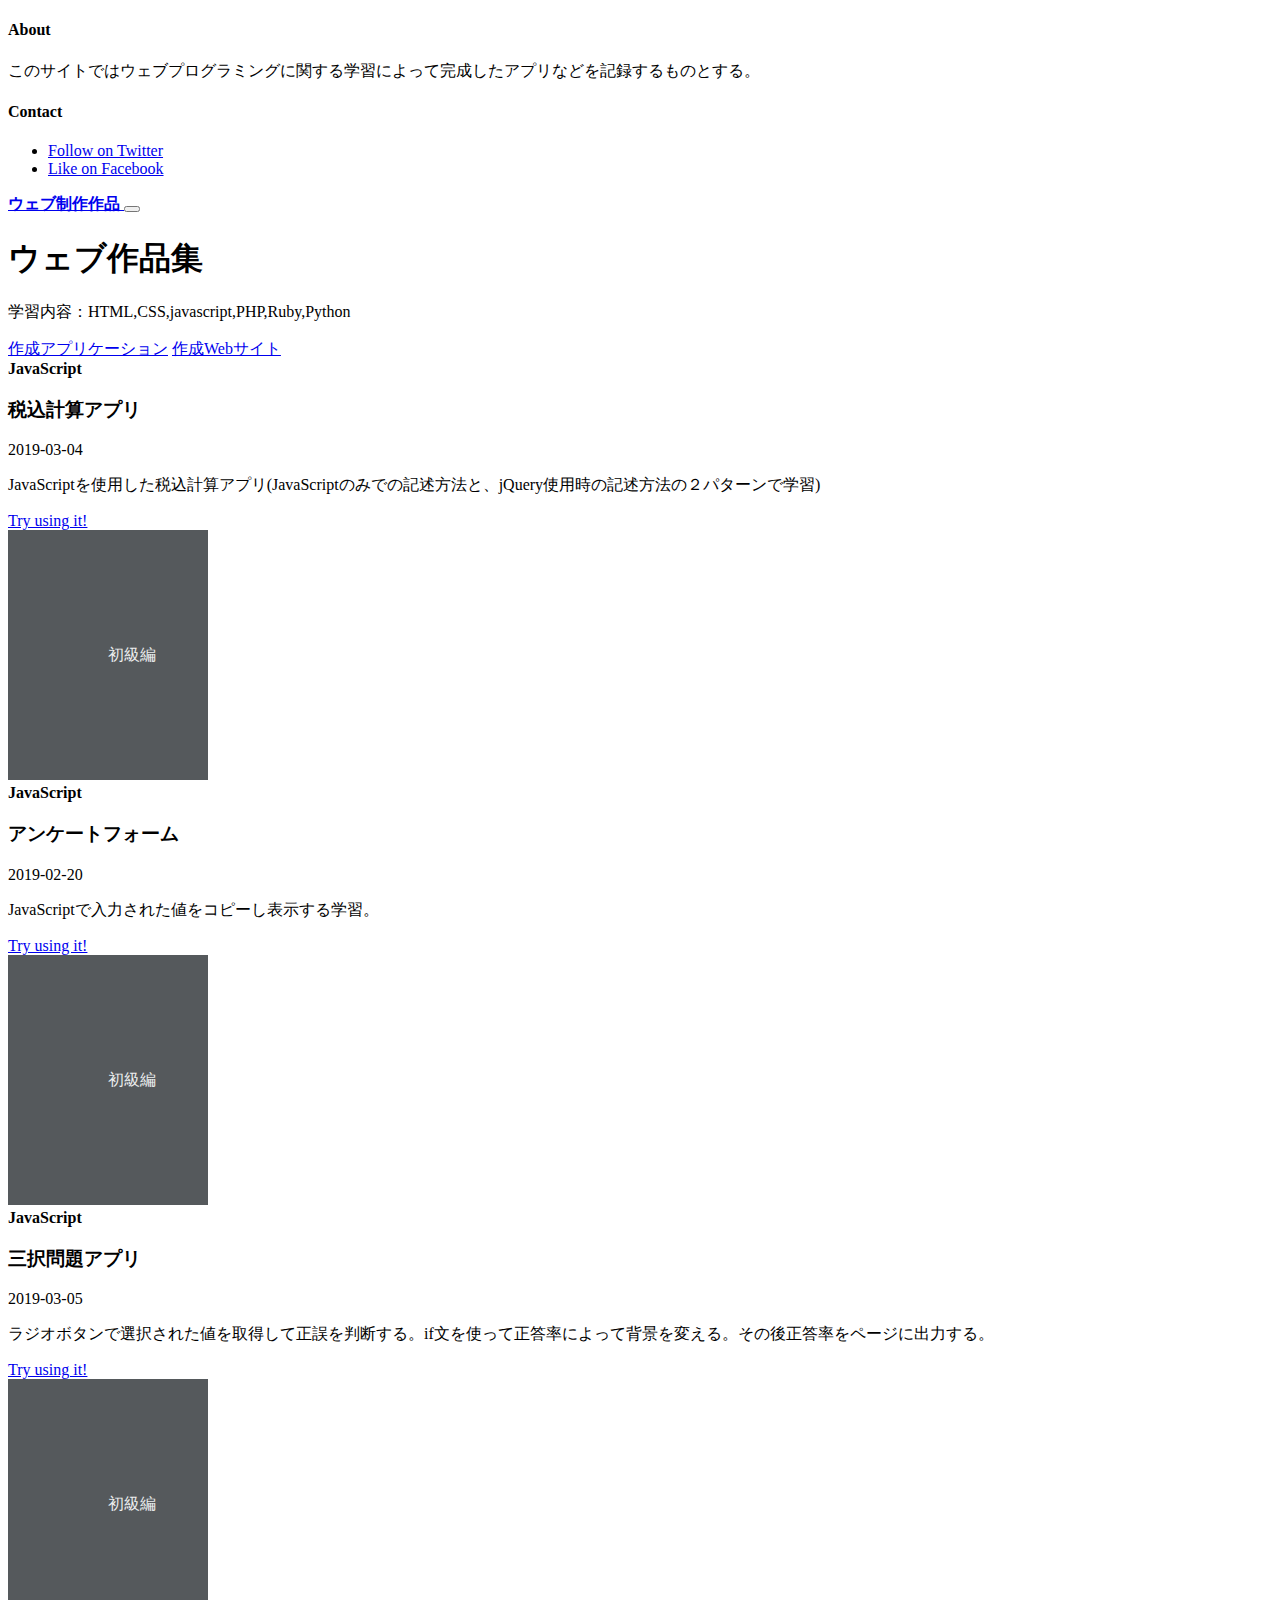
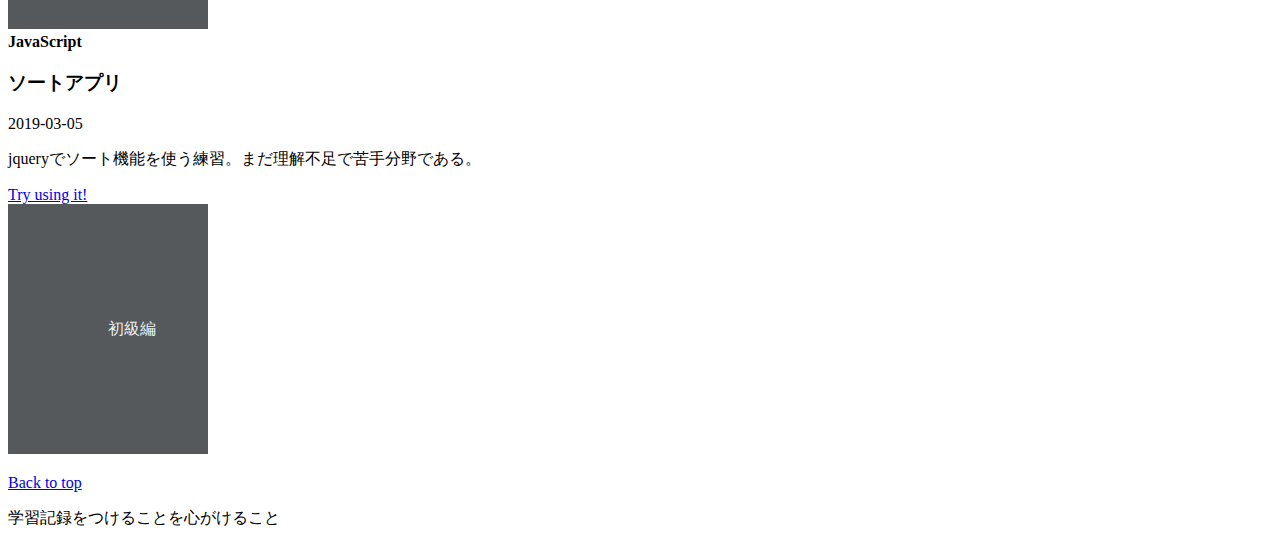
==== index.html @ 5605f0ea "Add files via upload" ====
<!DOCTYPE html>
  
  <head>
    <meta http-equiv="Content-Type" content="text/html; charset=UTF-8" />

    <!-- モバイル用：デバイス幅、拡大縮小禁止 -->
    <meta name="viewport" content="width=device-width, initial-scale=1" />

    <title>ウェブ作品集</title>

    <!-- jQueryの読み込み -->
    <script src="lib/jquery.min.js"></script>

    <!-- bootstrapの読み込み -->
    <link rel="stylesheet" href="lib/bootstrap/css/bootstrap.min.css">
    <script src="lib/bootstrap/js/bootstrap.min.js"></script>
    <link rel="stylesheet" href="lib/common.css"><!-- 表示の微調整用 -->

    <link rel="stylesheet" href="https://use.fontawesome.com/releases/v5.7.2/css/all.css" integrity="sha384-fnmOCqbTlWIlj8LyTjo7mOUStjsKC4pOpQbqyi7RrhN7udi9RwhKkMHpvLbHG9Sr" crossorigin="anonymous">

    <!-- 外部CSS/JavaScript -->
    <link rel="stylesheet" type="text/css" href="main.css" />
  </head>
  
  <body>
    <!-- ヘッダー -->
    <header>
      <div class="collapse bg-dark" id="navbarHeader">
        <div class="container">
          <div class="row">
            <div class="col-sm-8 col-md-7 py-4">
              <h4 class="text-white">About</h4>
              <p class="text-muted">このサイトではウェブプログラミングに関する学習によって完成したアプリなどを記録するものとする。</p>
            </div>
            <div class="col-sm-4 offset-md-1 py-4">
              <h4 class="text-white">Contact</h4>
              <ul class="list-unstyled">
                <li><a href="#" class="text-white">Follow on Twitter</a></li>
                <li><a href="#" class="text-white">Like on Facebook</a></li>
              </ul>
            </div>
          </div>
        </div>
      </div>

      <div class="navbar navbar-dark bg-dark shadow-sm">
        <div class="container d-flex justify-content-between">
          <a href="#" class="navbar-brand d-flex align-items-center">
            <i class="fas fa-laptop"></i>
            <strong>ウェブ制作作品</strong>
          </a>
          <button class="navbar-toggler" type="button" data-toggle="collapse" data-target="#navbarHeader" aria-controls="navbarHeader" aria-expanded="false" aria-label="Toggle navigation">
            <span class="navbar-toggler-icon"></span>
          </button>
        </div>
      </div>
    </header>

    <!-- メイン -->
    <main role="main">

      <!-- ジャンボトロン -->
      <section class="jumbotron text-center">
        <div class="container">
          <h1 class="jumbotron-heading">ウェブ作品集</h1>
          <p class="lead text-muted">学習内容：HTML,CSS,javascript,PHP,Ruby,Python</p>
          <nav class="nav nav-pills flex-column flex-sm-row">
            <a class="flex-sm-fill text-sm-center nav-link active" href="#">作成アプリケーション</a>
            <a class="flex-sm-fill text-sm-center nav-link alert-light" href="./web.html">作成Webサイト</a>
          </nav>
        </div>
      </section>

      <!-- コンテンツ -->
      <div class="album py-5 bg-light">
        <div class="container">
          <div class="row mb-2">
            <div class="col-md-6">
              <div class="row no-gutters border rounded overflow-hidden flex-md-row mb-4 shadow-sm h-md-250 position-relative">
                <div class="col p-4 d-flex flex-column position-static">
                  <strong class="d-inline-block mb-2 text-warning">JavaScript</strong>
                  <h3 class="mb-0">税込計算アプリ</h3>
                  <div class="mb-1 text-muted"><time>2019-03-04</time></div>
                  <p class="card-text mb-auto">JavaScriptを使用した税込計算アプリ(JavaScriptのみでの記述方法と、jQuery使用時の記述方法の２パターンで学習)</p>
                  <a href="calc_tax/index.html" class="stretched-link">Try using it!</a>
                </div>
                <div class="col-auto d-none d-lg-block">
                  <svg class="bd-placeholder-img" width="200" height="250" xmlns="http://www.w3.org/2000/svg" preserveAspectRatio="xMidYMid slice" focusable="false" role="img" aria-label="Placeholder: Thumbnail"><title>App</title><rect width="100%" height="100%" fill="#55595c"></rect><text x="50%" y="50%" fill="#eceeef" dy=".3em">初級編</text></svg>
                </div>
              </div>
            </div>

            <div class="col-md-6">
              <div class="row no-gutters border rounded overflow-hidden flex-md-row mb-4 shadow-sm h-md-250 position-relative">
                <div class="col p-4 d-flex flex-column position-static">
                  <strong class="d-inline-block mb-2 text-warning">JavaScript</strong>
                  <h3 class="mb-0">アンケートフォーム</h3>
                  <div class="mb-1 text-muted"><time>2019-02-20</time></div>
                  <p class="mb-auto">JavaScriptで入力された値をコピーし表示する学習。</p>
                  <a href="questionnaire/index.html" class="stretched-link">Try using it!</a>
                </div>
                <div class="col-auto d-none d-lg-block">
                  <svg class="bd-placeholder-img" width="200" height="250" xmlns="http://www.w3.org/2000/svg" preserveAspectRatio="xMidYMid slice" focusable="false" role="img" aria-label="Placeholder: Thumbnail"><title>App</title><rect width="100%" height="100%" fill="#55595c"></rect><text x="50%" y="50%" fill="#eceeef" dy=".3em">初級編</text></svg>
                </div>
              </div>
            </div>

            <div class="col-md-6">
              <div class="row no-gutters border rounded overflow-hidden flex-md-row mb-4 shadow-sm h-md-250 position-relative">
                <div class="col p-4 d-flex flex-column position-static">
                  <strong class="d-inline-block mb-2 text-warning">JavaScript</strong>
                  <h3 class="mb-0">三択問題アプリ</h3>
                  <div class="mb-1 text-muted"><time>2019-03-05</time></div>
                  <p class="mb-auto">ラジオボタンで選択された値を取得して正誤を判断する。if文を使って正答率によって背景を変える。その後正答率をページに出力する。</p>
                  <a href="quiz/index.html" class="stretched-link">Try using it!</a>
                </div>
                <div class="col-auto d-none d-lg-block">
                  <svg class="bd-placeholder-img" width="200" height="250" xmlns="http://www.w3.org/2000/svg" preserveAspectRatio="xMidYMid slice" focusable="false" role="img" aria-label="Placeholder: Thumbnail"><title>App</title><rect width="100%" height="100%" fill="#55595c"></rect><text x="50%" y="50%" fill="#eceeef" dy=".3em">初級編</text></svg>
                </div>
              </div>
            </div>

            <div class="col-md-6">
              <div class="row no-gutters border rounded overflow-hidden flex-md-row mb-4 shadow-sm h-md-250 position-relative">
                <div class="col p-4 d-flex flex-column position-static">
                  <strong class="d-inline-block mb-2 text-warning">JavaScript</strong>
                  <h3 class="mb-0">ソートアプリ</h3>
                  <div class="mb-1 text-muted"><time>2019-03-05</time></div>
                  <p class="mb-auto">jqueryでソート機能を使う練習。まだ理解不足で苦手分野である。</p>
                  <a href="table_sort/index.html" class="stretched-link">Try using it!</a>
                </div>
                <div class="col-auto d-none d-lg-block">
                  <svg class="bd-placeholder-img" width="200" height="250" xmlns="http://www.w3.org/2000/svg" preserveAspectRatio="xMidYMid slice" focusable="false" role="img" aria-label="Placeholder: Thumbnail"><title>App</title><rect width="100%" height="100%" fill="#55595c"></rect><text x="50%" y="50%" fill="#eceeef" dy=".3em">初級編</text></svg>
                </div>
              </div>
            </div>



          </div>
        </div>
      </div>
    </main>

    <!-- フッター -->
    <footer class="text-muted">
      <div class="container">
        <p class="float-right">
          <a href="#">Back to top</a>
        </p>
        <p>学習記録をつけることを心がけること</p>
      </div>
    </footer>

    <!-- 外部jquery -->
    <script src="https://code.jquery.com/jquery-3.3.1.slim.min.js" integrity="sha384-q8i/X+965DzO0rT7abK41JStQIAqVgRVzpbzo5smXKp4YfRvH+8abtTE1Pi6jizo" crossorigin="anonymous"></script>
    <script>window.jQuery || document.write('<script src="/docs/4.3/assets/js/vendor/jquery-slim.min.js"><\/script>')</script>
  </body>
</html>
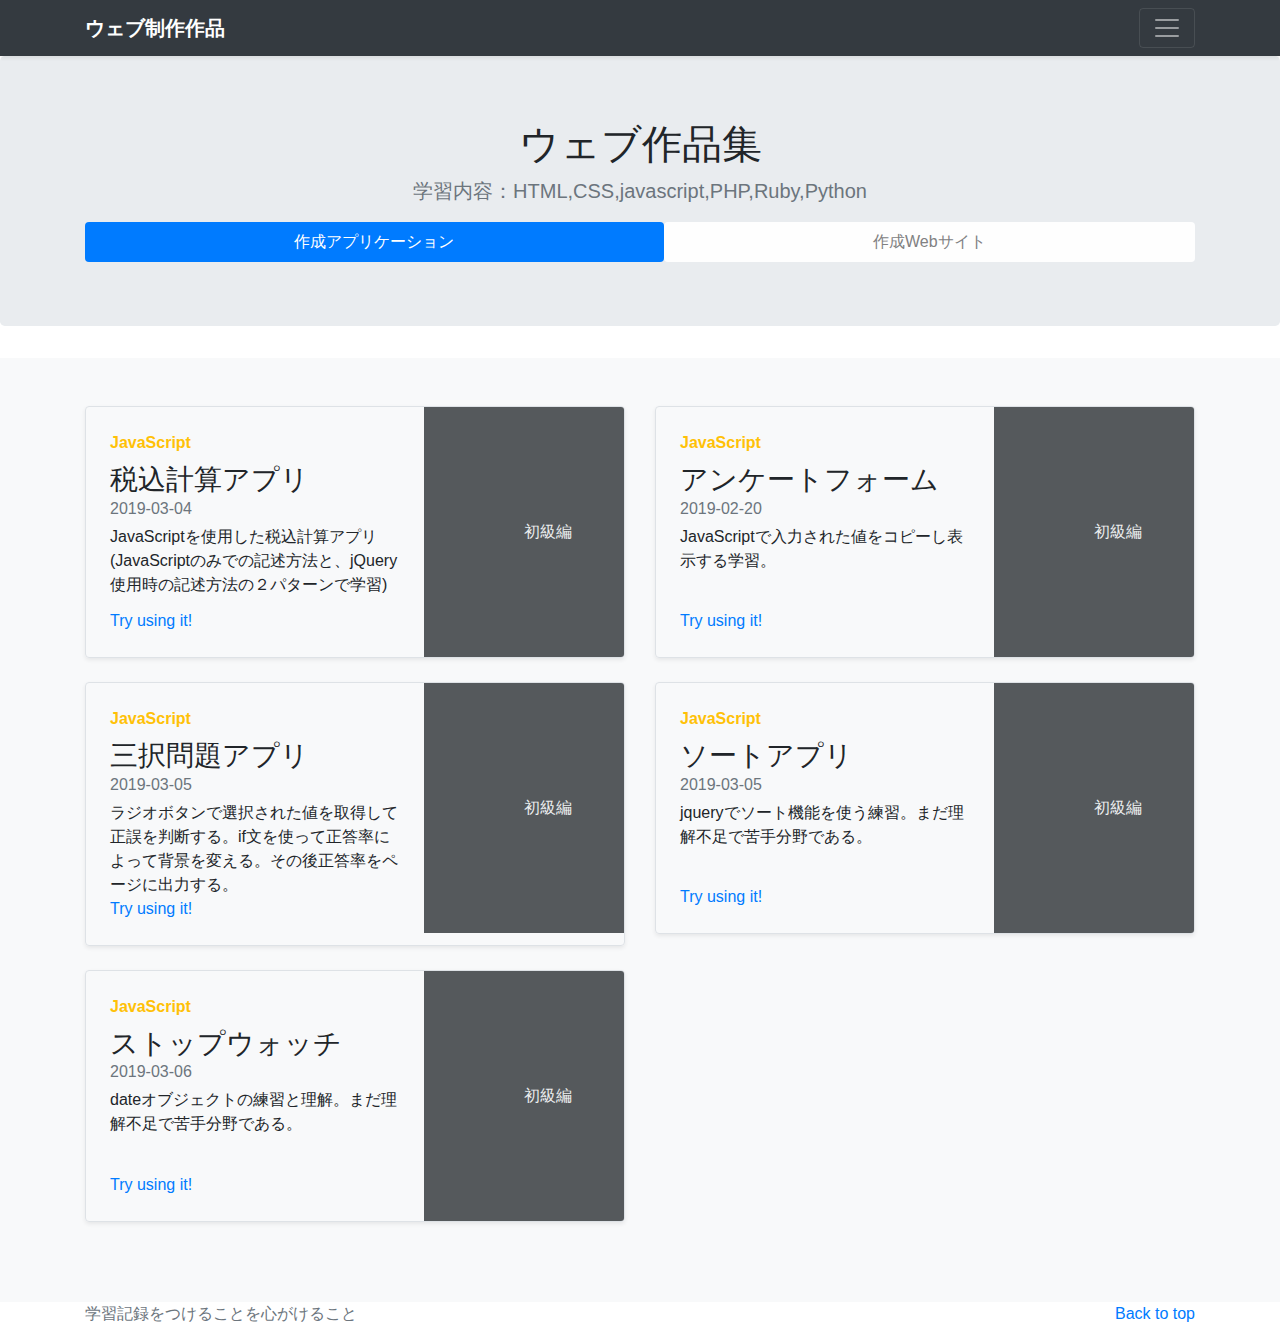
==== commit a767d4ce: "Update index.html" ====
--- a/index.html
+++ b/index.html
@@ -134,7 +134,23 @@
                 </div>
               </div>
             </div>
-
+            
+            <div class="col-md-6">
+              <div class="row no-gutters border rounded overflow-hidden flex-md-row mb-4 shadow-sm h-md-250 position-relative">
+                <div class="col p-4 d-flex flex-column position-static">
+                  <strong class="d-inline-block mb-2 text-warning">JavaScript</strong>
+                  <h3 class="mb-0">ストップウォッチ</h3>
+                  <div class="mb-1 text-muted"><time>2019-03-06</time></div>
+                  <p class="mb-auto">dateオブジェクトの練習と理解。まだ理解不足で苦手分野である。</p>
+                  <a href="stopwatch/index.html" class="stretched-link">Try using it!</a>
+                </div>
+                <div class="col-auto d-none d-lg-block">
+                  <svg class="bd-placeholder-img" width="200" height="250" xmlns="http://www.w3.org/2000/svg" preserveAspectRatio="xMidYMid slice" focusable="false" role="img" aria-label="Placeholder: Thumbnail"><title>App</title><rect width="100%" height="100%" fill="#55595c"></rect><text x="50%" y="50%" fill="#eceeef" dy=".3em">初級編</text></svg>
+                </div>
+              </div>
+            </div>
+            
+            
 
 
           </div>
--- a/lib/common.css
+++ b/lib/common.css
@@ -0,0 +1,5 @@
+.checkbox label,
+.radio label,
+.control-label {
+	font-weight: bold;
+}
--- a/main.css
+++ b/main.css
@@ -0,0 +1,5 @@
+.checkbox label,
+.radio label,
+.control-label {
+	font-weight: bold;
+}
